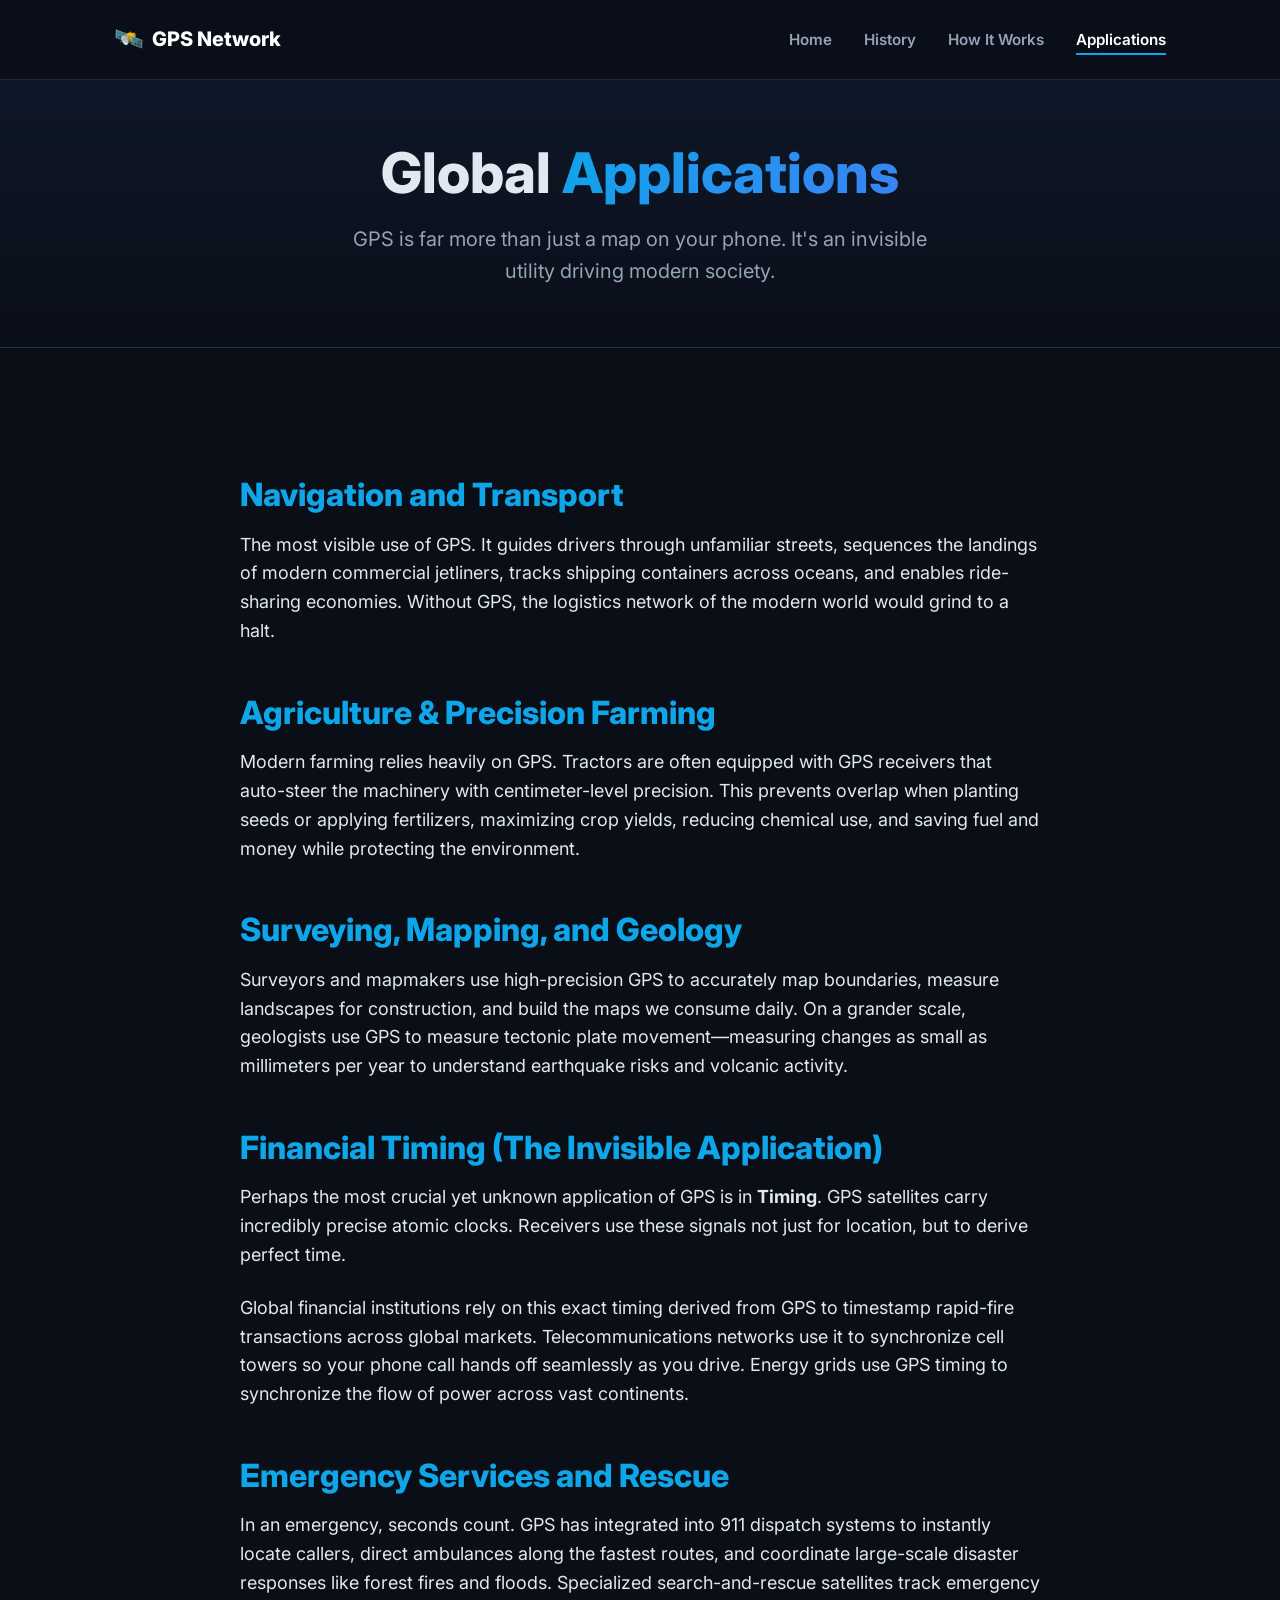
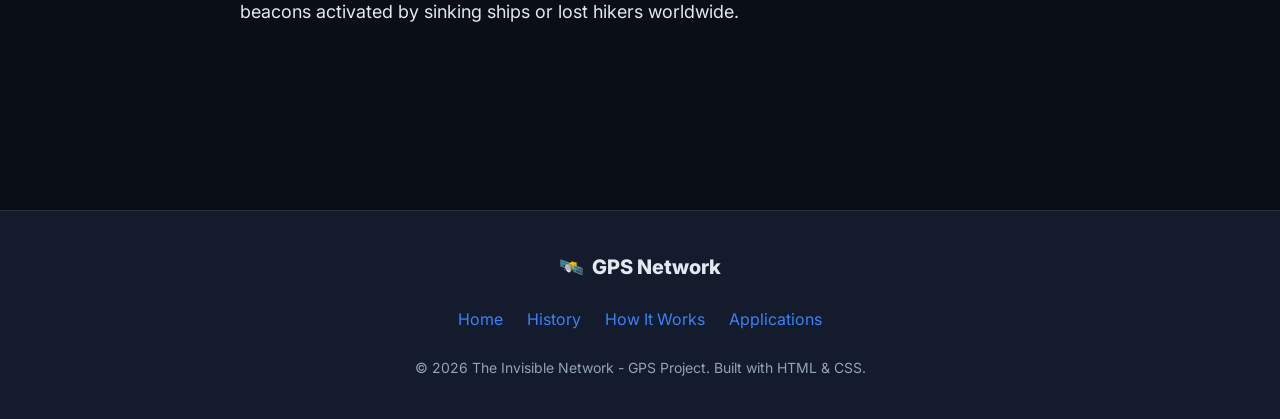
==== html/applications.html @ 370068c9 "Add files via upload First version" ====
<!DOCTYPE html>
<html lang="en">
<head>
    <meta charset="UTF-8">
    <meta name="viewport" content="width=device-width, initial-scale=1.0">
    <title>GPS Applications - The Invisible Network</title>
    <meta name="description" content="Discover the varied real-world applications of the Global Positioning System across different industries.">
    <link rel="stylesheet" href="../css/style.css">
    <link rel="preconnect" href="https://fonts.googleapis.com">
    <link rel="preconnect" href="https://fonts.gstatic.com" crossorigin>
    <link href="https://fonts.googleapis.com/css2?family=Inter:wght@300;400;600;800&display=swap" rel="stylesheet">
</head>
<body>
    <header class="main-header">
        <div class="container">
            <div class="logo">
                <a href="../index.html">
                    <span class="icon">🛰️</span>
                    <span class="text">GPS Network</span>
                </a>
            </div>
            <nav class="main-nav">
                <button class="mobile-menu-btn" aria-label="Toggle menu" onclick="document.querySelector('.nav-links').classList.toggle('active')">
                    <span></span>
                    <span></span>
                    <span></span>
                </button>
                <ul class="nav-links">
                    <li><a href="../index.html">Home</a></li>
                    <li><a href="history.html">History</a></li>
                    <li><a href="how-it-works.html">How It Works</a></li>
                    <li><a href="applications.html" class="active">Applications</a></li>
                </ul>
            </nav>
        </div>
    </header>

    <main>
        <section class="page-header">
            <div class="container">
                <h1>Global <span class="highlight">Applications</span></h1>
                <p>GPS is far more than just a map on your phone. It's an invisible utility driving modern society.</p>
            </div>
        </section>

        <section class="content-section container">
            <div class="content-block">
                <h2>Navigation and Transport</h2>
                <p>
                    The most visible use of GPS. It guides drivers through unfamiliar streets, sequences the landings of modern commercial jetliners, tracks shipping containers across oceans, and enables ride-sharing economies. Without GPS, the logistics network of the modern world would grind to a halt.
                </p>

                <h2>Agriculture & Precision Farming</h2>
                <p>
                    Modern farming relies heavily on GPS. Tractors are often equipped with GPS receivers that auto-steer the machinery with centimeter-level precision. This prevents overlap when planting seeds or applying fertilizers, maximizing crop yields, reducing chemical use, and saving fuel and money while protecting the environment.
                </p>

                <h2>Surveying, Mapping, and Geology</h2>
                <p>
                    Surveyors and mapmakers use high-precision GPS to accurately map boundaries, measure landscapes for construction, and build the maps we consume daily. On a grander scale, geologists use GPS to measure tectonic plate movement—measuring changes as small as millimeters per year to understand earthquake risks and volcanic activity.
                </p>

                <h2>Financial Timing (The Invisible Application)</h2>
                <p>
                    Perhaps the most crucial yet unknown application of GPS is in <strong>Timing</strong>. GPS satellites carry incredibly precise atomic clocks. Receivers use these signals not just for location, but to derive perfect time.
                </p>
                <p>
                    Global financial institutions rely on this exact timing derived from GPS to timestamp rapid-fire transactions across global markets. Telecommunications networks use it to synchronize cell towers so your phone call hands off seamlessly as you drive. Energy grids use GPS timing to synchronize the flow of power across vast continents.
                </p>

                <h2>Emergency Services and Rescue</h2>
                <p>
                    In an emergency, seconds count. GPS has integrated into 911 dispatch systems to instantly locate callers, direct ambulances along the fastest routes, and coordinate large-scale disaster responses like forest fires and floods. Specialized search-and-rescue satellites track emergency beacons activated by sinking ships or lost hikers worldwide.
                </p>
            </div>
        </section>
    </main>

    <footer class="main-footer">
        <div class="container footer-content">
            <div class="footer-brand">
                <span class="icon">🛰️</span> GPS Network
            </div>
            <div class="footer-links">
                <a href="../index.html">Home</a>
                <a href="history.html">History</a>
                <a href="how-it-works.html">How It Works</a>
                <a href="applications.html">Applications</a>
            </div>
            <p class="copyright">&copy; 2026 The Invisible Network - GPS Project. Built with HTML & CSS.</p>
        </div>
    </footer>
</body>
</html>
---- css/style.css ----
/* =========================================
   CSS Variables & Theme
   ========================================= */
:root {
    /* Colors - Modern Dark Space Theme */
    --bg-main: #0a0e17;
    --bg-secondary: #131b2c;
    --text-main: #e2e8f0;
    --text-muted: #94a3b8;
    --primary: #3b82f6;
    --primary-hover: #2563eb;
    --accent: #0ea5e9;
    --border-color: rgba(255, 255, 255, 0.1);
    
    /* Typography */
    --font-sans: 'Inter', system-ui, -apple-system, sans-serif;
    
    /* Layout */
    --container-width: 1100px;
    --nav-height: 80px;
    
    /* Transitions */
    --transition-fast: 0.2s ease;
    --transition-medium: 0.4s ease;
}

/* =========================================
   Reset & Base Styles
   ========================================= */
* {
    margin: 0;
    padding: 0;
    box-sizing: border-box;
}

body {
    font-family: var(--font-sans);
    background-color: var(--bg-main);
    color: var(--text-main);
    line-height: 1.6;
    overflow-x: hidden;
}

a {
    color: var(--primary);
    text-decoration: none;
    transition: color var(--transition-fast);
}

a:hover {
    color: var(--accent);
}

img {
    max-width: 100%;
    height: auto;
    display: block;
}

ul {
    list-style: none;
}

.container {
    max-width: var(--container-width);
    margin: 0 auto;
    padding: 0 24px;
}

h1, h2, h3, h4 {
    font-weight: 800;
    line-height: 1.2;
    margin-bottom: 1rem;
}

.highlight {
    background: linear-gradient(135deg, var(--accent), var(--primary));
    -webkit-background-clip: text;
    -webkit-text-fill-color: transparent;
    background-clip: text;
}

/* =========================================
   Navigation
   ========================================= */
.main-header {
    height: var(--nav-height);
    background-color: rgba(10, 14, 23, 0.9);
    backdrop-filter: blur(10px);
    -webkit-backdrop-filter: blur(10px);
    position: fixed;
    top: 0;
    left: 0;
    width: 100%;
    z-index: 1000;
    border-bottom: 1px solid var(--border-color);
}

.main-header .container {
    display: flex;
    justify-content: space-between;
    align-items: center;
    height: 100%;
}

.logo a {
    display: flex;
    align-items: center;
    gap: 8px;
    font-size: 1.25rem;
    font-weight: 800;
    color: #fff;
}

.logo .icon {
    font-size: 1.5rem;
}

.nav-links {
    display: flex;
    gap: 32px;
}

.nav-links a {
    color: var(--text-muted);
    font-weight: 600;
    font-size: 0.95rem;
    position: relative;
}

.nav-links a:hover,
.nav-links a.active {
    color: #fff;
}

.nav-links a::after {
    content: '';
    position: absolute;
    bottom: -6px;
    left: 0;
    width: 0;
    height: 2px;
    background: var(--accent);
    transition: width var(--transition-fast);
}

.nav-links a:hover::after,
.nav-links a.active::after {
    width: 100%;
}

.mobile-menu-btn {
    display: none;
    background: none;
    border: none;
    cursor: pointer;
    flex-direction: column;
    gap: 5px;
}

.mobile-menu-btn span {
    width: 25px;
    height: 3px;
    background-color: #fff;
    border-radius: 3px;
}

/* =========================================
   Buttons
   ========================================= */
.btn {
    display: inline-block;
    padding: 12px 28px;
    border-radius: 8px;
    font-weight: 600;
    text-align: center;
    transition: all var(--transition-fast);
    border: 2px solid transparent;
}

.btn-primary {
    background-color: var(--primary);
    color: #fff;
    box-shadow: 0 4px 14px rgba(59, 130, 246, 0.4);
}

.btn-primary:hover {
    background-color: var(--primary-hover);
    color: #fff;
    transform: translateY(-2px);
    box-shadow: 0 6px 20px rgba(59, 130, 246, 0.6);
}

.btn-secondary {
    background-color: transparent;
    color: var(--text-main);
    border-color: var(--border-color);
}

.btn-secondary:hover {
    background-color: rgba(255, 255, 255, 0.05);
    border-color: var(--text-muted);
    color: #fff;
}

/* =========================================
   Hero Section
   ========================================= */
.hero {
    position: relative;
    padding-top: calc(var(--nav-height) + 80px);
    padding-bottom: 120px;
    min-height: 100vh;
    display: flex;
    align-items: center;
    overflow: hidden;
}

.hero-content {
    position: relative;
    z-index: 10;
    max-width: 600px;
}

.hero h1 {
    font-size: clamp(3rem, 6vw, 5rem);
    letter-spacing: -1px;
}

.hero .subtitle {
    font-size: 1.25rem;
    color: var(--accent);
    font-weight: 600;
    text-transform: uppercase;
    letter-spacing: 2px;
    margin-bottom: 24px;
}

.hero .description {
    font-size: 1.125rem;
    color: var(--text-muted);
    margin-bottom: 40px;
    max-width: 500px;
}

.cta-group {
    display: flex;
    gap: 16px;
    flex-wrap: wrap;
}

/* Base animations for Hero */
.hero-bg-elements {
    position: absolute;
    top: 50%;
    right: 5%;
    transform: translateY(-50%);
    width: 500px;
    height: 500px;
    z-index: 1;
    pointer-events: none;
}

.orbit {
    position: absolute;
    top: 50%;
    left: 50%;
    transform: translate(-50%, -50%);
    border: 1px dashed var(--border-color);
    border-radius: 50%;
}

.orbit-1 { width: 300px; height: 300px; animation: spin 20s linear infinite; }
.orbit-2 { width: 450px; height: 450px; animation: spin-reverse 30s linear infinite; }
.orbit-3 { width: 600px; height: 600px; animation: spin 45s linear infinite; border-style: solid; opacity: 0.1; box-shadow: 0 0 50px rgba(14, 165, 233, 0.2); }

.satellite {
    position: absolute;
    font-size: 24px;
}

.sat-1 { top: -12px; left: 50%; transform: translateX(-50%); }
.sat-2 { bottom: 15%; right: -12px; }

@keyframes spin {
    from { transform: translate(-50%, -50%) rotate(0deg); }
    to { transform: translate(-50%, -50%) rotate(360deg); }
}

@keyframes spin-reverse {
    from { transform: translate(-50%, -50%) rotate(360deg); }
    to { transform: translate(-50%, -50%) rotate(0deg); }
}

/* =========================================
   Features Section (Cards)
   ========================================= */
.section-title {
    font-size: 2.5rem;
    text-align: center;
    margin-bottom: 3rem;
    position: relative;
    display: inline-block;
    left: 50%;
    transform: translateX(-50%);
}

.section-title::after {
    content: '';
    position: absolute;
    bottom: -10px;
    left: 20%;
    width: 60%;
    height: 3px;
    background: var(--primary);
    border-radius: 2px;
}

.features {
    padding: 80px 0;
}

.grid {
    display: grid;
    gap: 32px;
}

.cards-grid {
    grid-template-columns: repeat(auto-fit, minmax(300px, 1fr));
}

.card {
    background-color: var(--bg-secondary);
    border: 1px solid var(--border-color);
    border-radius: 16px;
    padding: 32px;
    transition: transform var(--transition-medium), box-shadow var(--transition-medium);
}

.card:hover {
    transform: translateY(-8px);
    box-shadow: 0 12px 30px rgba(0, 0, 0, 0.4);
    border-color: rgba(59, 130, 246, 0.3);
}

.card-icon {
    font-size: 3rem;
    margin-bottom: 24px;
    display: inline-block;
    padding: 16px;
    background: rgba(59, 130, 246, 0.1);
    border-radius: 16px;
}

.card h3 {
    font-size: 1.5rem;
}

.card p {
    color: var(--text-muted);
}

/* =========================================
   Content Pages Structure (History, How It Works, etc.)
   ========================================= */
.page-header {
    padding: calc(var(--nav-height) + 60px) 0 60px;
    background: linear-gradient(180deg, rgba(59, 130, 246, 0.1) 0%, var(--bg-main) 100%);
    text-align: center;
    border-bottom: 1px solid var(--border-color);
}

.page-header h1 {
    font-size: 3.5rem;
    margin-bottom: 16px;
}

.page-header p {
    font-size: 1.25rem;
    color: var(--text-muted);
    max-width: 600px;
    margin: 0 auto;
}

.content-section {
    padding: 80px 0;
}

.content-block {
    max-width: 800px;
    margin: 0 auto;
}

.content-block p {
    margin-bottom: 24px;
    font-size: 1.125rem;
}

.content-block ul, .content-block ol {
    margin-bottom: 32px;
    padding-left: 24px;
}

.content-block li {
    margin-bottom: 12px;
    font-size: 1.125rem;
    color: var(--text-muted);
}

.content-block h2 {
    margin-top: 48px;
    font-size: 2rem;
    color: var(--accent);
}

/* Image styling within content */
.content-image {
    width: 100%;
    border-radius: 12px;
    margin: 40px 0;
    border: 1px solid var(--border-color);
}

/* =========================================
   Footer
   ========================================= */
.main-footer {
    background-color: var(--bg-secondary);
    border-top: 1px solid var(--border-color);
    padding: 40px 0;
    margin-top: 80px;
}

.footer-content {
    display: flex;
    flex-direction: column;
    align-items: center;
    gap: 24px;
}

.footer-brand {
    font-weight: 800;
    font-size: 1.25rem;
    display: flex;
    align-items: center;
    gap: 8px;
}

.footer-links {
    display: flex;
    gap: 24px;
    flex-wrap: wrap;
    justify-content: center;
}

.copyright {
    color: var(--text-muted);
    font-size: 0.875rem;
}

/* =========================================
   Media Queries (Responsive)
   ========================================= */
@media (max-width: 900px) {
    .hero-bg-elements {
        display: none; /* Hide complex animation on smaller screens */
    }
    
    .hero-content {
        margin: 0 auto;
        text-align: center;
    }

    .hero .description {
        margin-left: auto;
        margin-right: auto;
    }

    .cta-group {
        justify-content: center;
    }
}

@media (max-width: 768px) {
    .mobile-menu-btn {
        display: flex;
    }

    .nav-links {
        display: none;
        position: absolute;
        top: var(--nav-height);
        left: 0;
        width: 100%;
        background-color: var(--bg-secondary);
        flex-direction: column;
        padding: 24px;
        gap: 24px;
        border-bottom: 1px solid var(--border-color);
        box-shadow: 0 10px 20px rgba(0,0,0,0.5);
    }

    .nav-links.active {
        display: flex;
    }
    
    .hero h1 {
        font-size: 2.5rem;
    }
}
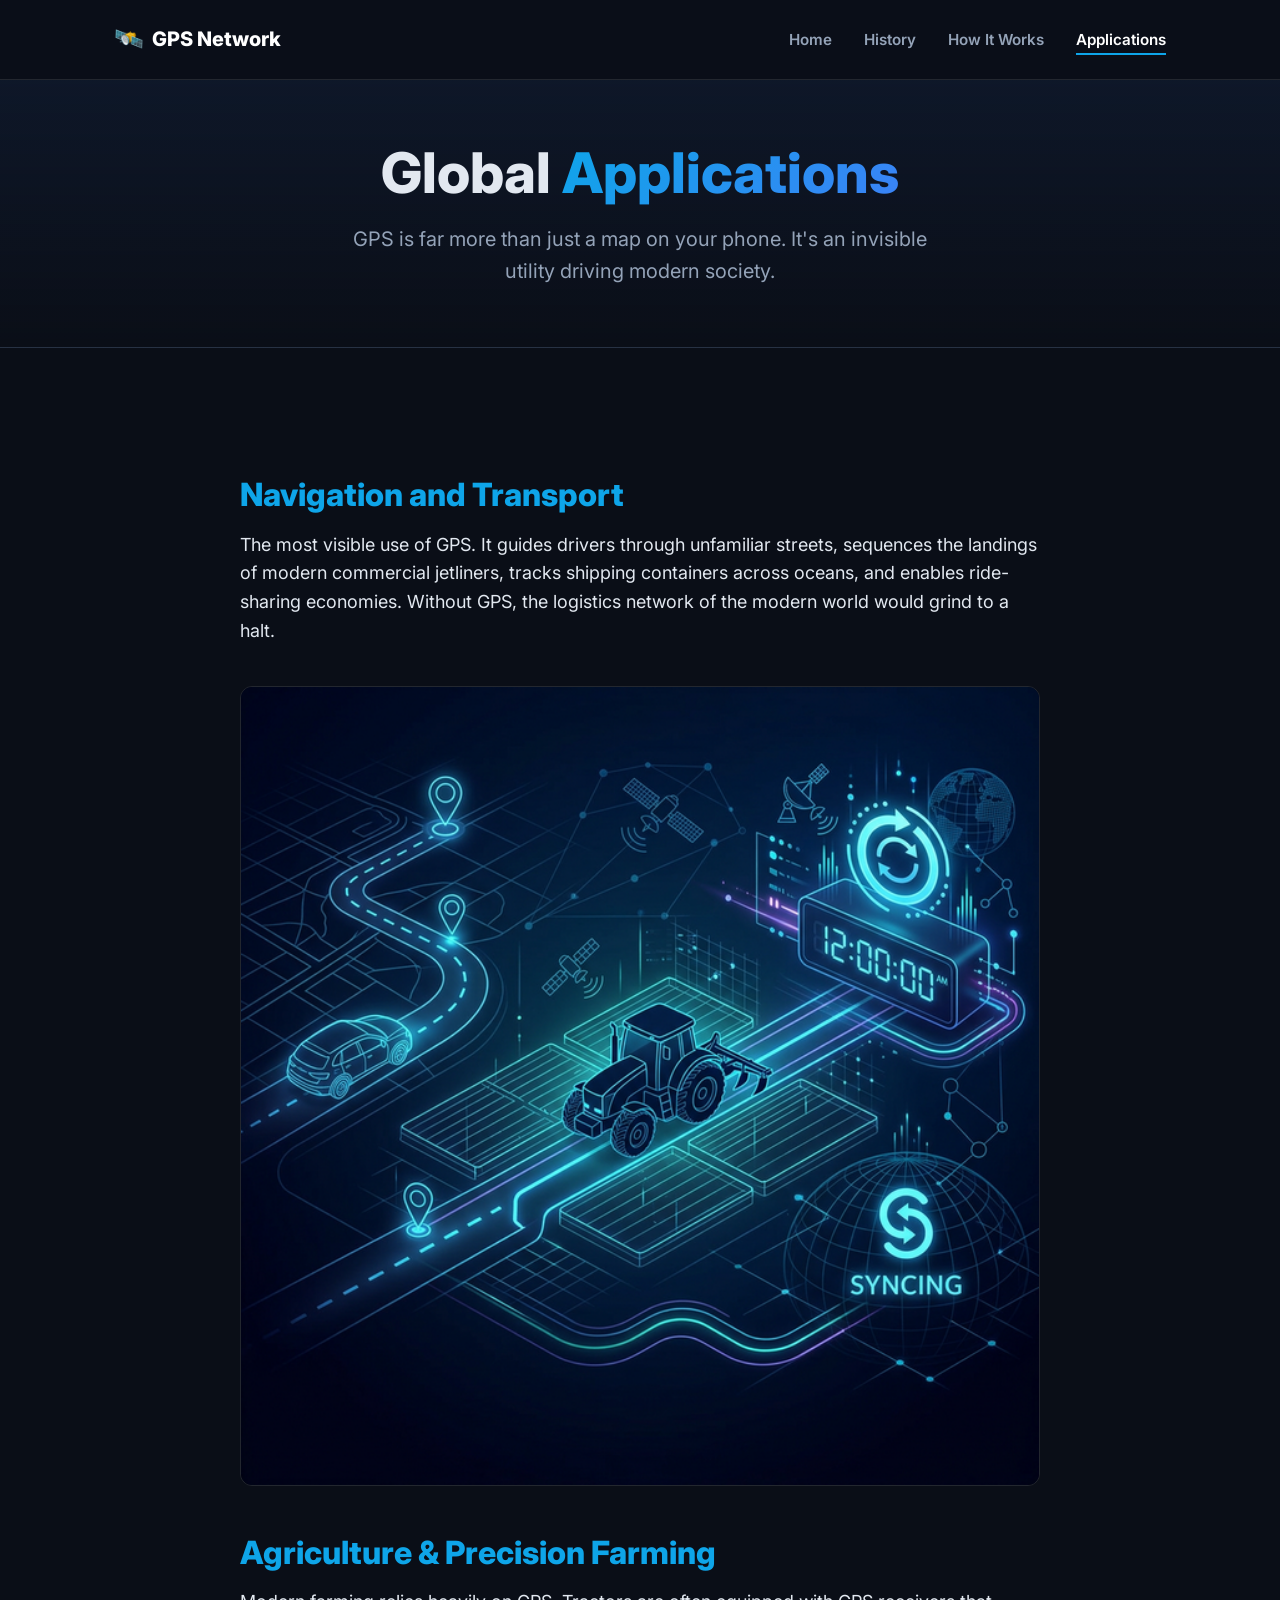
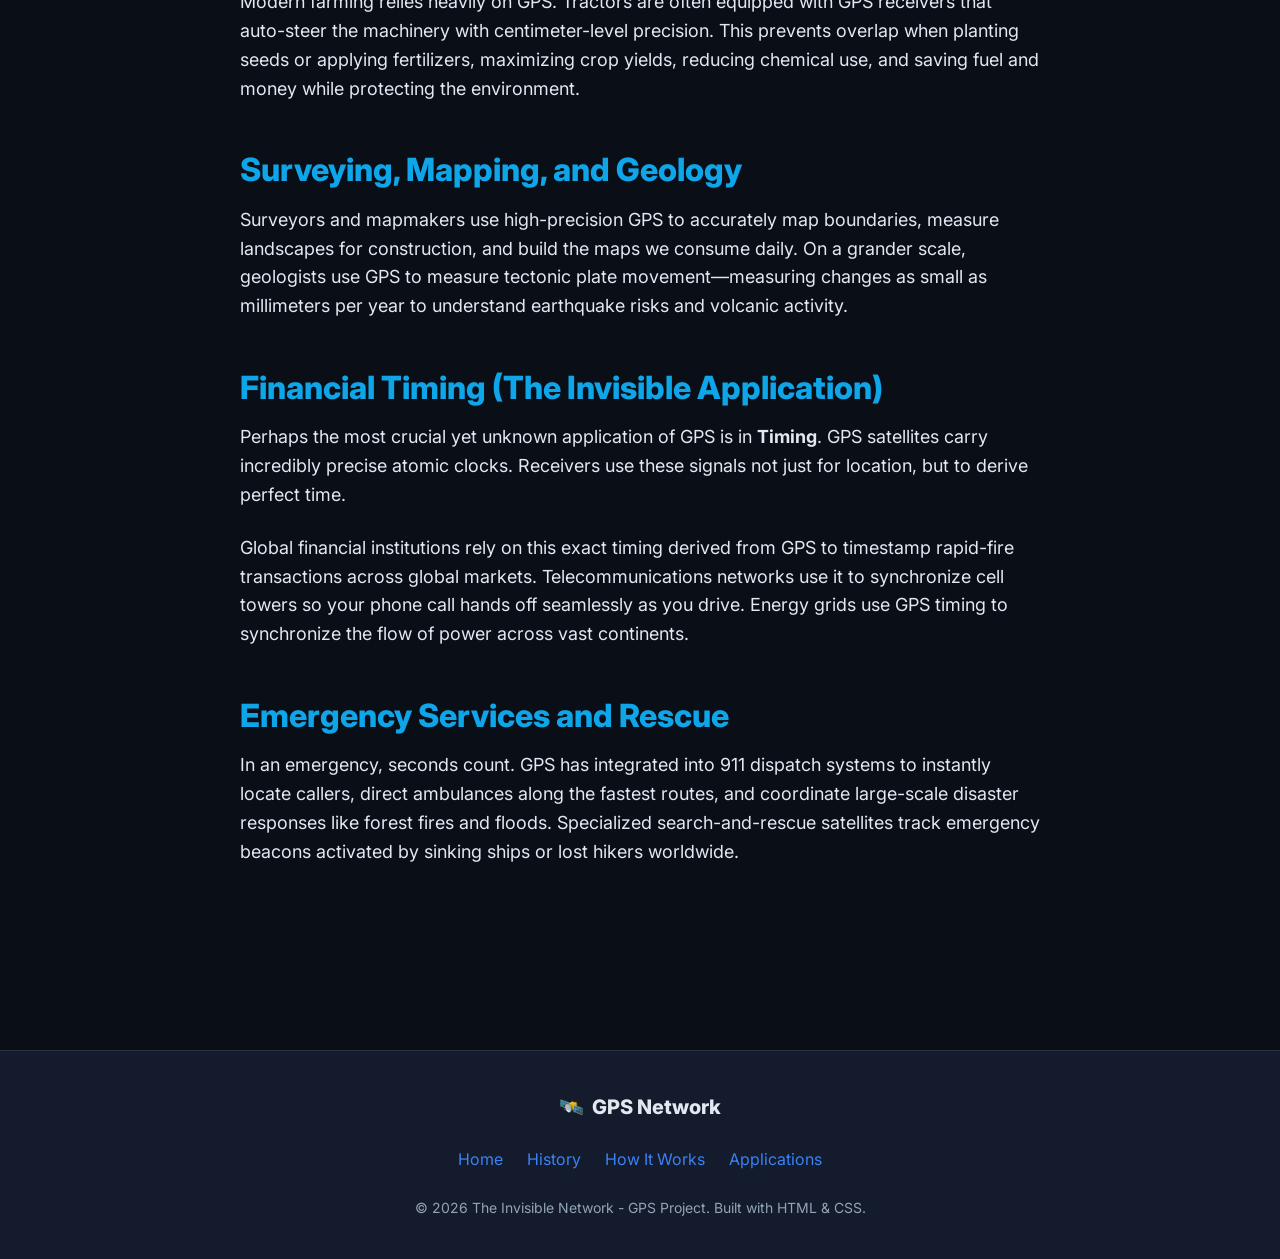
==== commit 66b41b2b: "Add files via upload" ====
--- a/html/applications.html
+++ b/html/applications.html
@@ -49,6 +49,7 @@
                 <p>
                     The most visible use of GPS. It guides drivers through unfamiliar streets, sequences the landings of modern commercial jetliners, tracks shipping containers across oceans, and enables ride-sharing economies. Without GPS, the logistics network of the modern world would grind to a halt.
                 </p>
+                <img src="../img/applications.png" alt="Collage representing modern GPS applications in agriculture, navigation, and timing" class="content-image">
 
                 <h2>Agriculture & Precision Farming</h2>
                 <p>
--- a/css/style.css
+++ b/css/style.css
@@ -86,8 +86,8 @@
 .main-header {
     height: var(--nav-height);
     background-color: rgba(10, 14, 23, 0.9);
+    -webkit-backdrop-filter: blur(10px);
     backdrop-filter: blur(10px);
-    -webkit-backdrop-filter: blur(10px);
     position: fixed;
     top: 0;
     left: 0;
